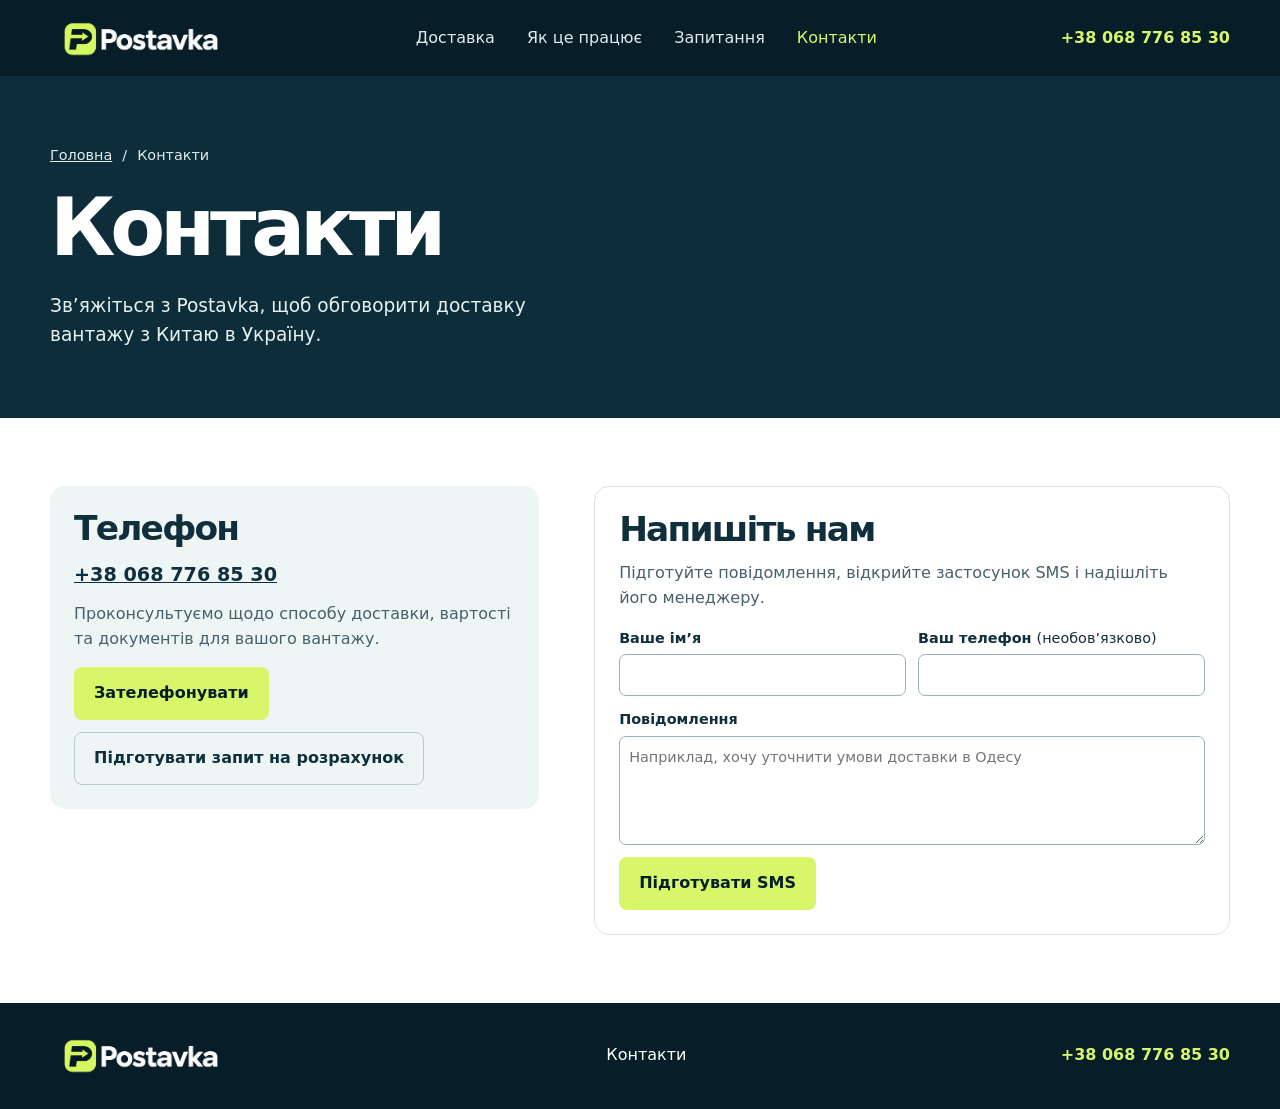
==== kontakti/index.html @ 6ce62f34 "Add files via upload" ====
<!doctype html>
<html lang="uk">
<head>
<meta charset="utf-8">
<meta name="viewport" content="width=device-width, initial-scale=1">
<meta name="description" content="Контакти Postavka. Дізнайтеся вартість доставки товарів з Китаю в Україну або зв’яжіться з менеджером.">
<meta name="theme-color" content="#071e29">
<title>Контакти — Postavka</title>
<link rel="stylesheet" href="../style.css">
<script src="contact.js" defer></script>
</head>
<body class="contacts-page">
<header><div class="wrap header">
<a class="brand" href="../" aria-label="Postavka — головна"><img class="brand-logo" src="../public/postavka-logo.png" alt="Postavka" width="182"></a>
<nav aria-label="Навігація"><a href="../#services">Доставка</a><a href="../#process">Як це працює</a><a href="../#faq">Запитання</a><a href="./" aria-current="page">Контакти</a></nav>
<a class="phone" href="tel:+380687768530">+38 068 776 85 30</a>
</div></header>
<main>
<section class="contacts-hero"><div class="wrap section">
<nav class="breadcrumb" aria-label="Шлях до сторінки"><a href="../">Головна</a><span aria-hidden="true">/</span><span aria-current="page">Контакти</span></nav>
<h1>Контакти</h1>
<p class="intro">Зв’яжіться з Postavka, щоб обговорити доставку вантажу з Китаю в Україну.</p>
</div></section>
<section class="wrap section quote contact-grid" aria-label="Зв’язок із Postavka">
<div class="contact-panel">
<h2>Телефон</h2>
<a class="contact contact-number" href="tel:+380687768530">+38 068 776 85 30</a>
<p>Проконсультуємо щодо способу доставки, вартості та документів для вашого вантажу.</p>
<div class="actions"><a class="button" href="tel:+380687768530">Зателефонувати</a><a class="button outline dark" href="../#quote">Підготувати запит на розрахунок</a></div>
</div>
<form id="contact-form" hidden>
<h2>Напишіть нам</h2>
<p>Підготуйте повідомлення, відкрийте застосунок SMS і надішліть його менеджеру.</p>
<div class="fields">
<label>Ваше ім’я<input name="name" autocomplete="name" required maxlength="80"></label>
<label><span>Ваш телефон <span class="optional">(необов’язково)</span></span><input name="phone" type="tel" autocomplete="tel" maxlength="30"></label>
</div>
<label>Повідомлення<textarea name="message" required rows="4" maxlength="500" placeholder="Наприклад, хочу уточнити умови доставки в Одесу"></textarea></label>
<button class="button" type="submit">Підготувати SMS</button>
<div id="sms-draft" hidden>
<label>Текст повідомлення<textarea id="sms-preview" readonly rows="5"></textarea></label>
<a class="button" id="open-sms" href="sms:+380687768530">Відкрити SMS</a>
</div>
</form>
</section>
</main>
<footer><div class="wrap header"><a class="brand" href="../"><img class="brand-logo" src="../public/postavka-logo.png" alt="Postavka" width="182"></a><a href="./" aria-current="page">Контакти</a><a class="phone" href="tel:+380687768530">+38 068 776 85 30</a></div></footer>
</body>
</html>
---- style.css ----
:root{--navy:#071e29;--deep:#0c2d39;--ink:#102f3c;--lime:#d7f66a;--muted:#47606b;--line:#d8e3e5;--wash:#eef5f5;scroll-behavior:smooth}
*{box-sizing:border-box}
body{margin:0;color:var(--ink);font:1rem/1.55 system-ui,sans-serif}
.wrap{width:min(1180px,calc(100% - 64px));margin-inline:auto}
header,footer{background:var(--navy);color:white}
.header{min-height:76px;display:flex;align-items:center;justify-content:space-between;gap:24px}
a{color:inherit}
.header a,.button{text-decoration:none}
.brand{display:inline-flex;gap:10px;align-items:center;font-size:1.5rem;font-weight:800;letter-spacing:-.04em}
.mark{display:grid;place-items:center;width:34px;height:34px;border-radius:8px;background:var(--lime);color:var(--navy);font-style:italic}
nav{display:flex;gap:32px;color:#e2ebed}
.phone{white-space:nowrap;font-weight:700;color:var(--lime)}
.hero{color:white;background:linear-gradient(90deg,#071e29 0%,#071e29ef 25%,#071e2990 53%,#071e2910 100%),url(port.webp) center 53%/cover,var(--deep)}
.hero-content{padding-block:95px 105px}
.label{color:#37605f;font-size:.875rem;letter-spacing:.11em;font-weight:800;margin:0 0 16px}
.hero .label{color:var(--lime);display:flex;align-items:center;gap:12px}
.hero .label span{width:32px;height:2px;background:currentColor}
h1,h2,h3,p{margin-top:0}
h1{font-size:clamp(2.65rem,6.25vw,5.65rem);line-height:1;letter-spacing:-.065em;margin-bottom:24px}
h1 em{font-style:normal;color:var(--lime)}
.intro{max-width:510px;font-size:1.16rem;color:#e6f1f2;margin-bottom:30px}
.actions{display:flex;gap:12px;flex-wrap:wrap}
.button{display:inline-flex;align-items:center;justify-content:center;padding:13px 19px;border:1px solid transparent;border-radius:8px;background:var(--lime);color:var(--navy);font:inherit;font-weight:800;cursor:pointer}
.button:hover{background:#e7ff9e}
.outline{color:inherit;border-color:#bac9cc;background:transparent}
.outline:hover{background:#ffffff24}
.dark:hover{background:var(--wash)}
.section{padding-block:68px}
h2{font-size:clamp(2rem,4vw,3.5rem);line-height:1.05;letter-spacing:-.052em;margin-bottom:27px}
h3{font-size:1.35rem;line-height:1.2;margin-bottom:12px}
.cards,.steps{display:grid;grid-template-columns:repeat(3,minmax(0,1fr));gap:18px}
article{border:1px solid var(--line);border-radius:15px;padding:25px;display:flex;flex-direction:column;align-items:flex-start}
article p,.steps p,.quote p,.faq p{color:var(--muted)}
article a{margin-top:auto;font-weight:750;text-underline-offset:4px}
.icon{display:grid;place-items:center;background:var(--wash);width:54px;height:54px;border-radius:12px;margin-bottom:21px}
.icon svg{width:30px;height:30px;stroke:var(--ink);stroke-width:1.6;stroke-linecap:round;stroke-linejoin:round;fill:none}
.band{background:var(--wash)}
.steps{padding:0;list-style-position:inside;margin:0}
.steps li{border-top:2px solid #8eb4b4;padding-top:16px}
.steps li::marker{color:#37605f;font-weight:800}
.steps h3{display:inline}
.steps p{margin:9px 0 0}
.quote{display:grid;grid-template-columns:1fr 1.3fr;gap:55px}
.contact{font-size:1.2rem;font-weight:800}
form{border:1px solid var(--line);border-radius:15px;padding:24px}
.fields,.dimensions{display:grid;gap:12px;grid-template-columns:repeat(2,minmax(0,1fr))}
.dimensions{grid-template-columns:repeat(3,minmax(0,1fr))}
label,legend{font-size:.9rem;font-weight:700}
label{display:grid;gap:5px;margin-bottom:12px}
input,select,textarea{width:100%;min-width:0;background:white;border:1px solid #9ab0b7;color:var(--ink);border-radius:7px;padding:9px;font:inherit;font-weight:400}
textarea{resize:vertical}
fieldset{margin:0 0 8px;border:0;padding:0}
output{display:block;font-weight:800;margin-bottom:8px}
#request{margin-top:18px}
#status{margin:10px 0 0}
details{border-bottom:1px solid #bdd1d3;padding:14px 0}
summary{font-weight:750;cursor:pointer}
details p{margin:8px 0 0}
footer{padding-block:15px}
:focus-visible{outline:3px solid #388987;outline-offset:4px}
@media(max-width:760px){.wrap{width:calc(100% - 34px)}.header{flex-wrap:wrap;gap:10px;padding-block:12px}.header nav{width:100%;order:3;gap:18px;font-size:.9rem}.hero-content{padding-block:66px}.hero{background-position:center,66% center}.cards,.steps,.quote{grid-template-columns:1fr;gap:14px}.section{padding-block:45px}.quote{gap:23px}}
@media(max-width:390px){.fields{grid-template-columns:1fr}form{padding:14px}}

.header nav a[aria-current="page"]{color:var(--lime)}
.contacts-page{min-height:100vh;display:flex;flex-direction:column}
.contacts-page main{flex:1}
.contacts-hero{background:var(--deep);color:white}
.contacts-hero .intro{margin-bottom:0}
.breadcrumb{display:flex;gap:10px;margin-bottom:22px;font-size:.9rem}
.contact-grid{align-items:start}
.contact-panel{background:var(--wash);border-radius:15px;padding:24px}
.contact-grid h2{font-size:clamp(1.55rem,3vw,2.15rem);margin-bottom:14px}
.contact-number{display:inline-block;margin-bottom:12px}
.optional{font-weight:400}
#sms-draft{margin-top:18px}
@media(max-width:760px){.header nav{flex-wrap:wrap;column-gap:14px;row-gap:6px}}

.brand:has(.brand-logo){height:44px;overflow:hidden}
.brand-logo{display:block;width:182px;height:auto;flex:none}
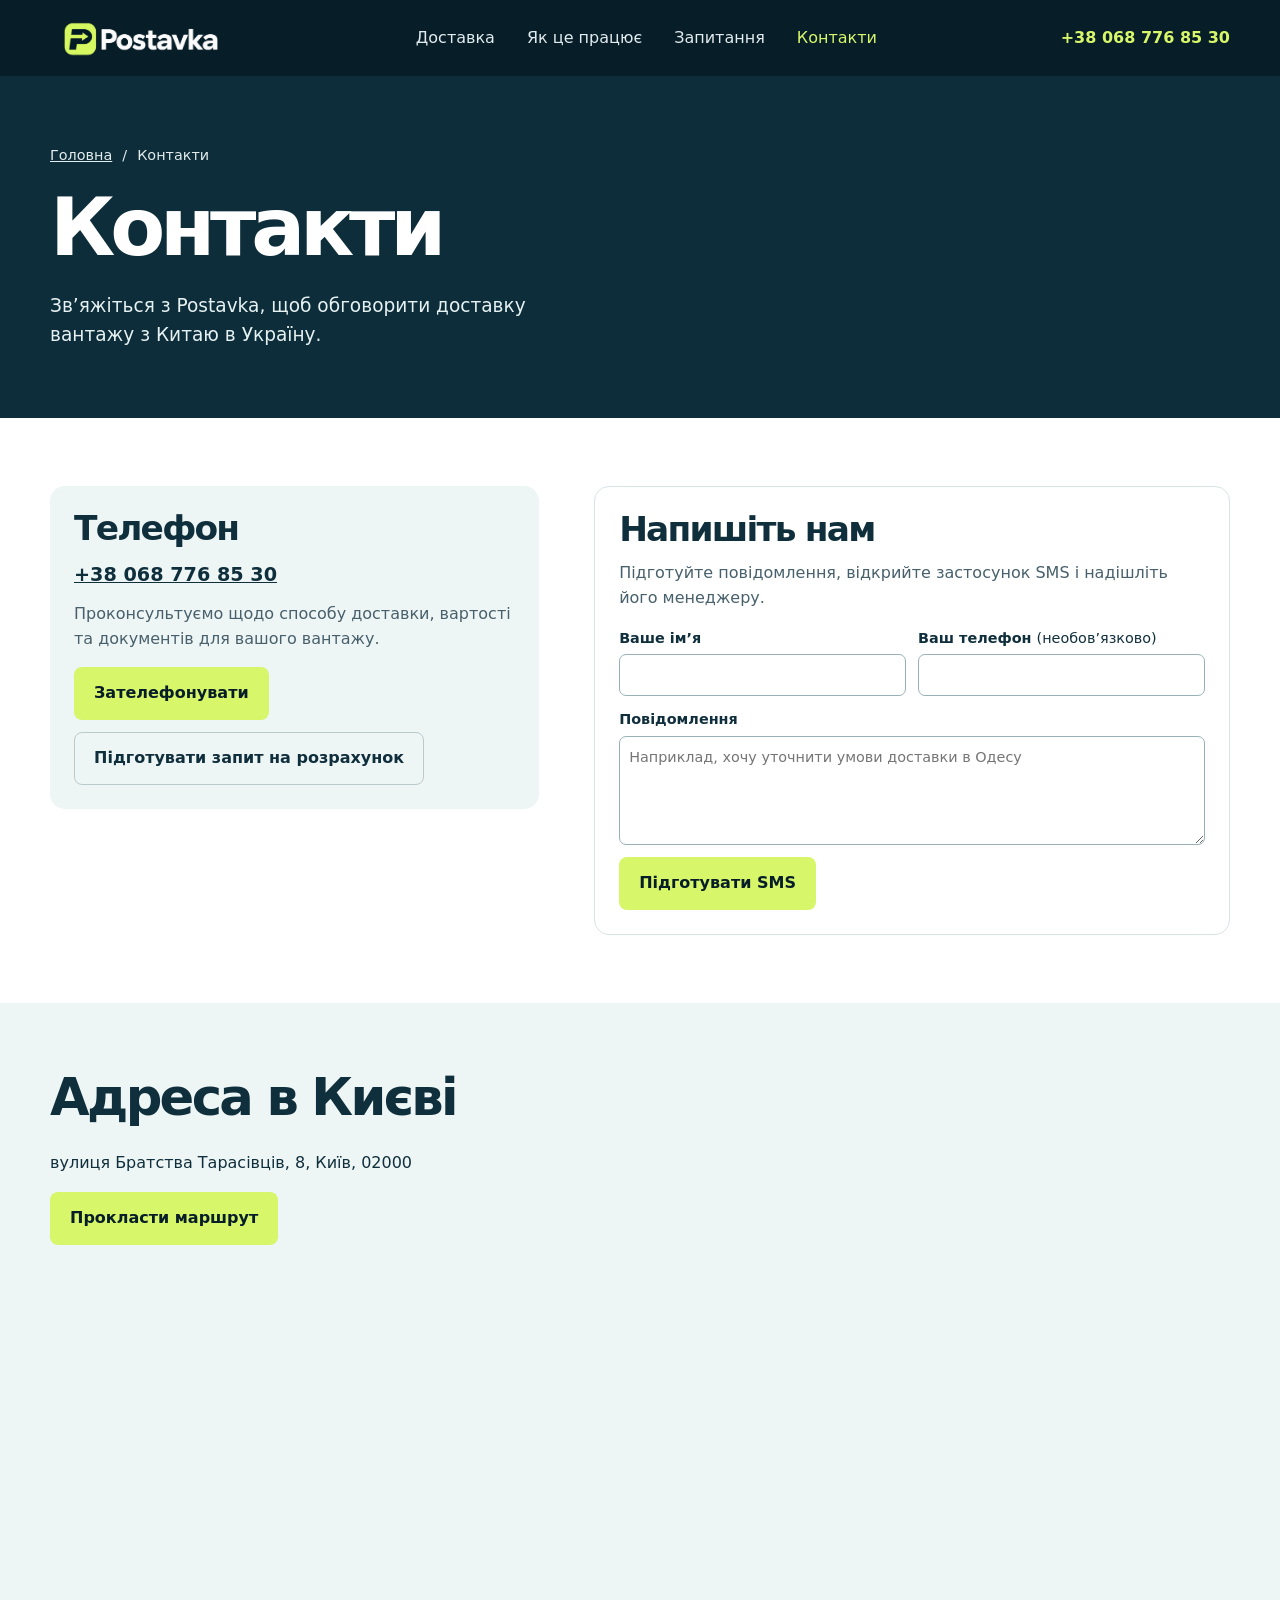
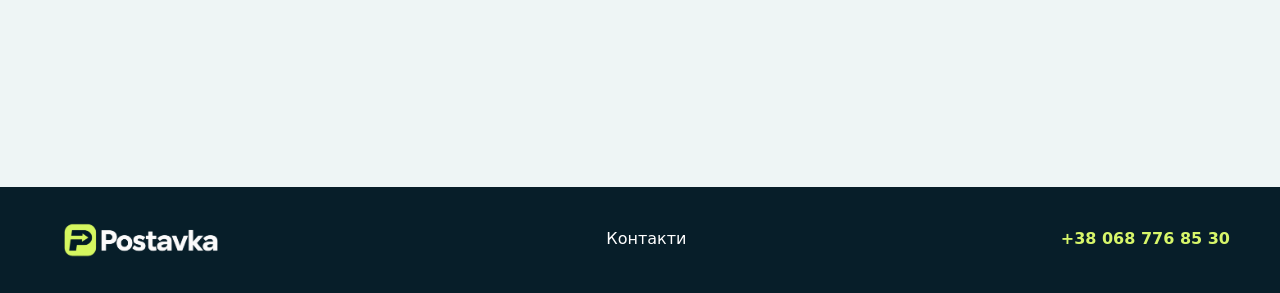
==== commit 831937bd: "Add office address and Google Maps embed" ====
--- a/kontakti/index.html
+++ b/kontakti/index.html
@@ -43,6 +43,19 @@
 </div>
 </form>
 </section>
+<section class="band" aria-labelledby="office-title">
+<div class="wrap section">
+<h2 id="office-title">Адреса в Києві</h2>
+<address style="font-style: normal; margin-bottom: 16px;">вулиця Братства Тарасівців, 8, Київ, 02000</address>
+<a class="button" href="https://www.google.com/maps/dir/?api=1&amp;destination=%D0%B2%D1%83%D0%BB%D0%B8%D1%86%D1%8F+%D0%91%D1%80%D0%B0%D1%82%D1%81%D1%82%D0%B2%D0%B0+%D0%A2%D0%B0%D1%80%D0%B0%D1%81%D1%96%D0%B2%D1%86%D1%96%D0%B2%2C+8%2C+%D0%9A%D0%B8%D1%97%D0%B2%2C+02000">Прокласти маршрут</a>
+<iframe
+  title="Адреса Postavka на Google Maps"
+  src="https://www.google.com/maps/embed?pb=!1m18!1m12!1m3!1d2542.9131157210345!2d30.653967800000004!3d50.405456799999996!2m3!1f0!2f0!3f0!3m2!1i1024!2i768!4f13.1!3m3!1m2!1s0x40d4c4f8bf3c2003%3A0x9a8765ece6e8954b!2z0LLRg9C70LjRhtGPINCR0YDQsNGC0YHRgtCy0LAg0YLQsNGA0LDRgdGW0LLRhtGW0LIsIDgsINCa0LjRl9CyLCAwMjAwMA!5e0!3m2!1sru!2sua!4v1795100393970!5m2!1sru!2sua"
+  width="600" height="450"
+  style="display: block; width: 100%; height: clamp(280px, 52vw, 450px); border: 0; border-radius: 15px; margin-top: 24px;"
+  allowfullscreen loading="lazy" referrerpolicy="strict-origin-when-cross-origin"></iframe>
+</div>
+</section>
 </main>
 <footer><div class="wrap header"><a class="brand" href="../"><img class="brand-logo" src="../public/postavka-logo.png" alt="Postavka" width="182"></a><a href="./" aria-current="page">Контакти</a><a class="phone" href="tel:+380687768530">+38 068 776 85 30</a></div></footer>
 </body>
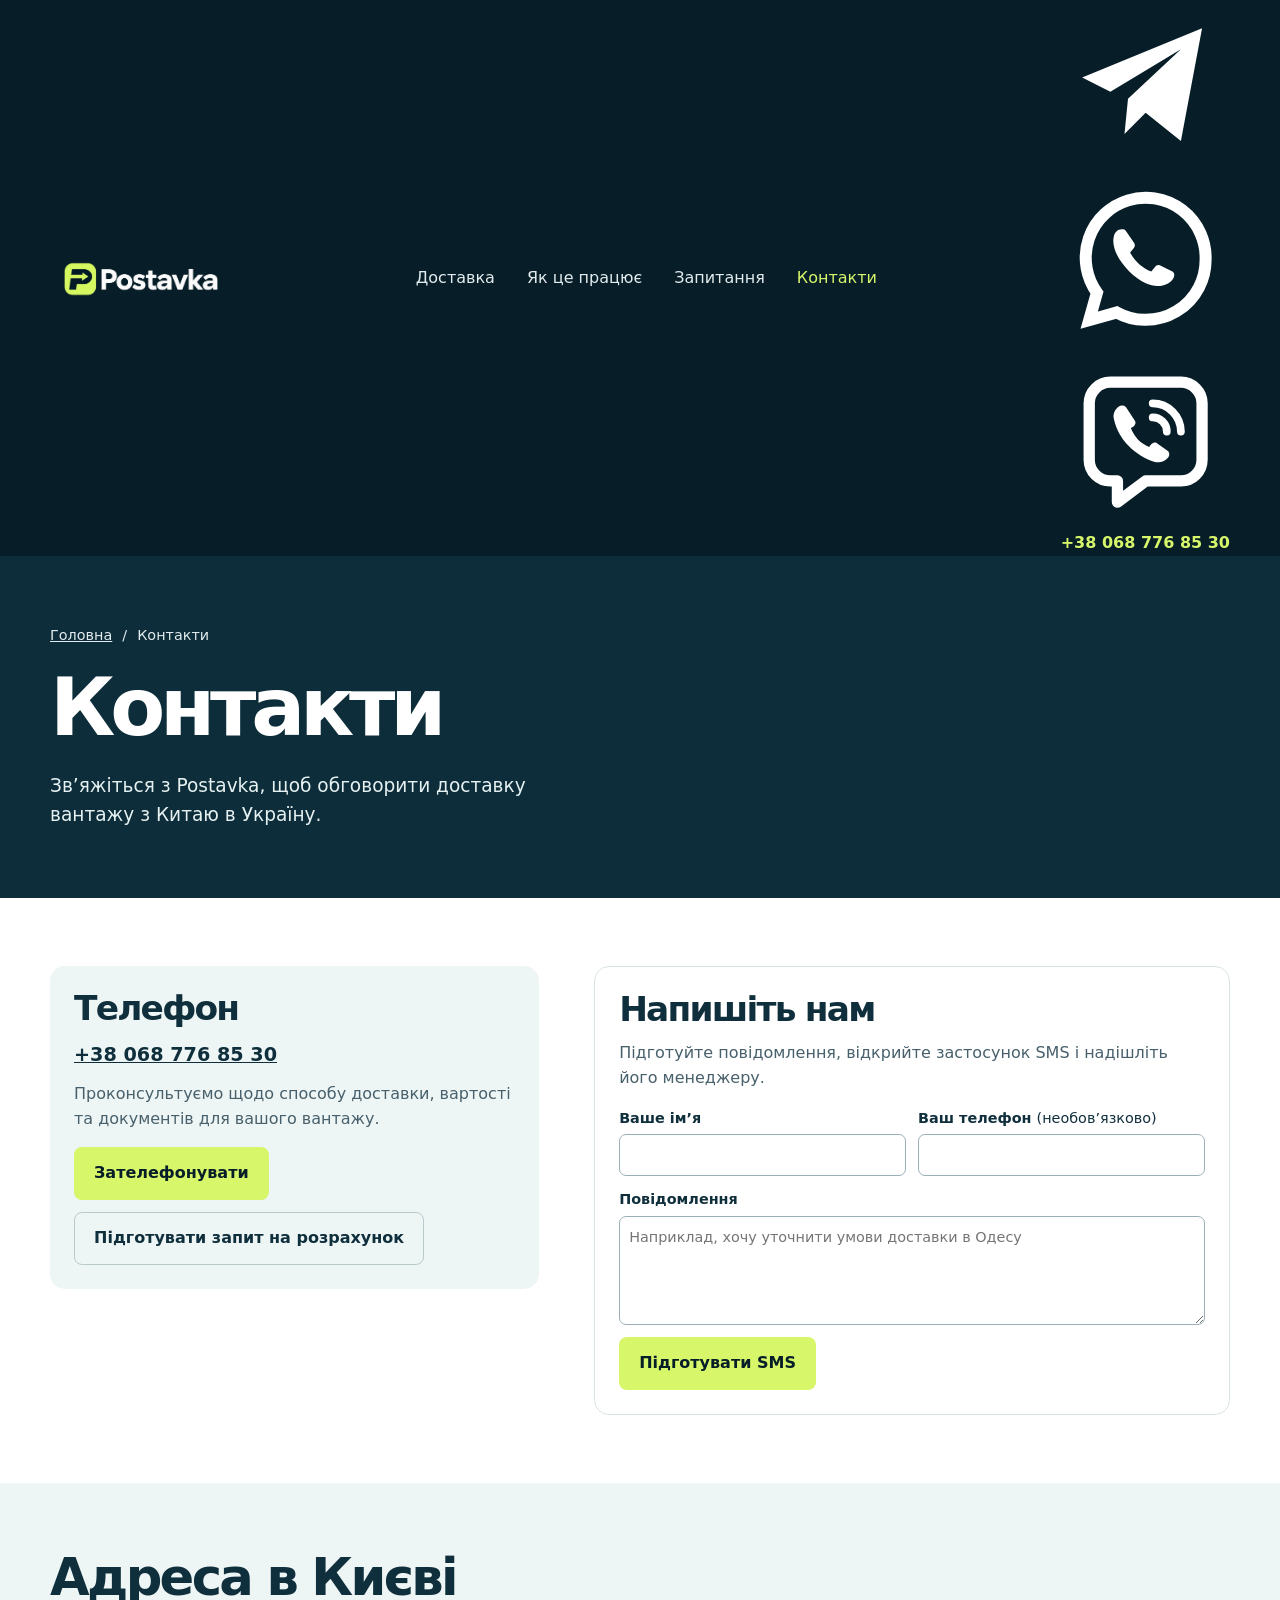
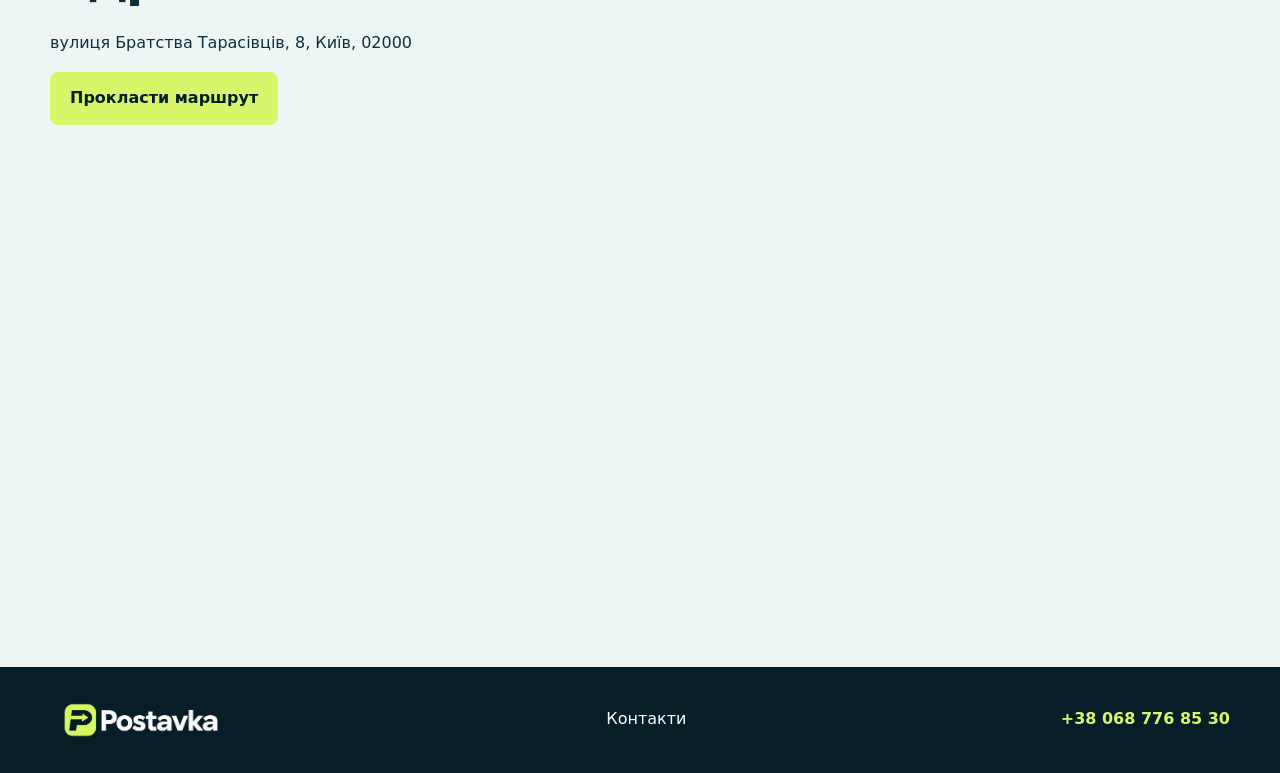
==== commit 2767de41: "Add files via upload" ====
--- a/kontakti/index.html
+++ b/kontakti/index.html
@@ -13,7 +13,20 @@
 <header><div class="wrap header">
 <a class="brand" href="../" aria-label="Postavka — головна"><img class="brand-logo" src="../public/postavka-logo.png" alt="Postavka" width="182"></a>
 <nav aria-label="Навігація"><a href="../#services">Доставка</a><a href="../#process">Як це працює</a><a href="../#faq">Запитання</a><a href="./" aria-current="page">Контакти</a></nav>
+<div class="header-contacts">
+<div class="messengers" role="group" aria-label="Месенджери">
+<a class="messenger telegram" href="https://t.me/+380687768530" aria-label="Написати в Telegram" title="Telegram">
+<svg viewBox="0 0 24 24" aria-hidden="true"><path fill="currentColor" d="m3 11 17-7-3 16-5-4-3 3 .5-5L17 7 7 13z"/></svg>
+</a>
+<a class="messenger whatsapp" href="https://wa.me/380687768530" aria-label="Написати у WhatsApp" title="WhatsApp">
+<svg viewBox="0 0 24 24" aria-hidden="true"><path fill="none" stroke="currentColor" stroke-width="1.7" d="M20.5 11.7a8.5 8.5 0 0 1-12.6 7.5L4 20.3l1.1-3.9a8.5 8.5 0 1 1 15.4-4.7Z"/><path fill="currentColor" d="M9.3 7.8c-.2-.4-.4-.4-.7-.4-.5 0-1 .4-1.1 1-.6 2.2 2 5.5 4.6 6.7 1.5.7 3.4.3 3.9-.9.1-.3.1-.6-.2-.8l-1.8-.9c-.3-.1-.5 0-.7.3l-.5.6c-1.3-.5-2.4-1.5-3-2.7l.5-.6c.2-.2.2-.5.1-.7Z"/></svg>
+</a>
+<a class="messenger viber" href="viber://chat?number=%2B380687768530" aria-label="Написати у Viber" title="Viber">
+<svg viewBox="0 0 24 24" aria-hidden="true"><path fill="none" stroke="currentColor" stroke-width="1.6" stroke-linejoin="round" d="M4 7a3 3 0 0 1 3-3h10a3 3 0 0 1 3 3v8a3 3 0 0 1-3 3h-5l-4 3v-3H7a3 3 0 0 1-3-3z"/><path fill="currentColor" d="M9.2 7.5c-.9-.7-2 .7-1.7 1.7.6 2.9 3 5.2 5.8 6.1 1.2.3 2.5-.7 1.9-1.5l-1.7-1.2c-.4-.2-.8.2-1 .6-1.2-.5-2.1-1.4-2.6-2.7.5-.2.8-.6.6-1z"/><path fill="none" stroke="currentColor" stroke-width="1.1" stroke-linecap="round" d="M13 7a4 4 0 0 1 4 4m-4-2a2 2 0 0 1 2 2"/></svg>
+</a>
+</div>
 <a class="phone" href="tel:+380687768530">+38 068 776 85 30</a>
+</div>
 </div></header>
 <main>
 <section class="contacts-hero"><div class="wrap section">
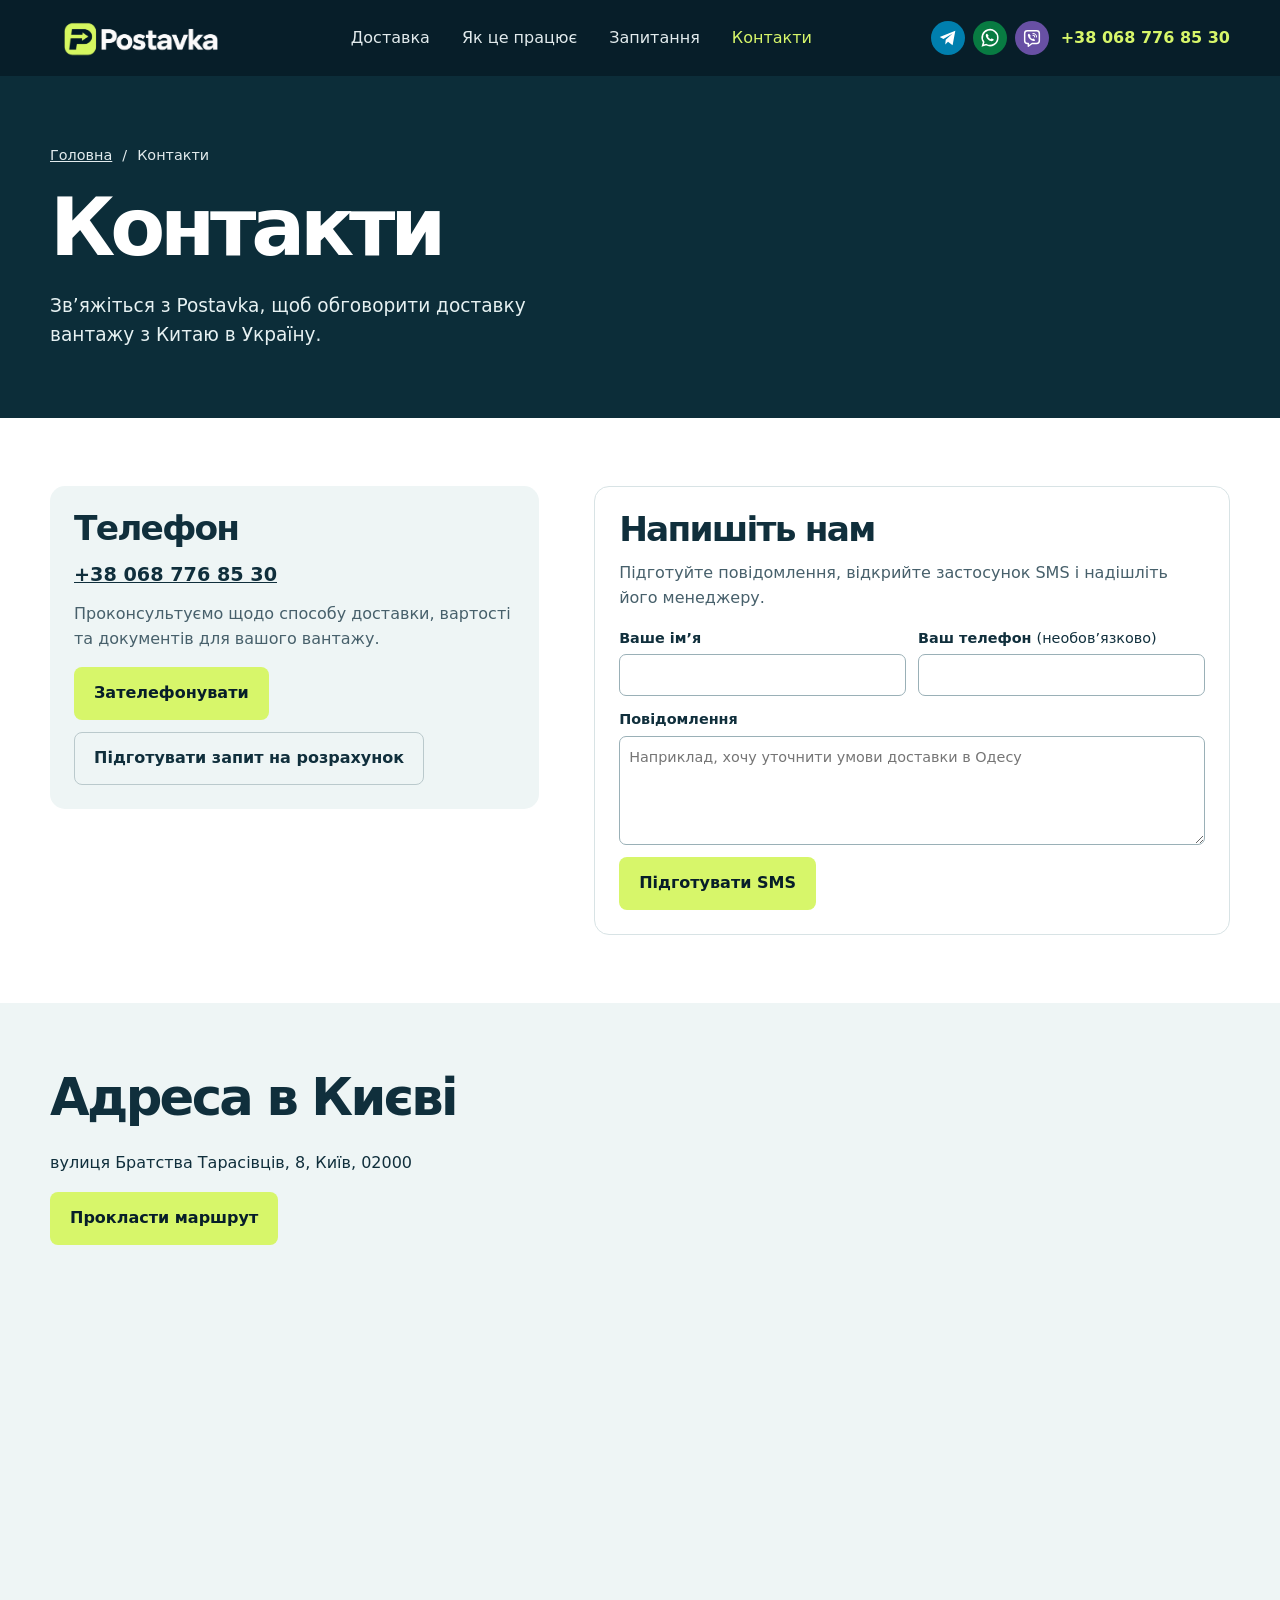
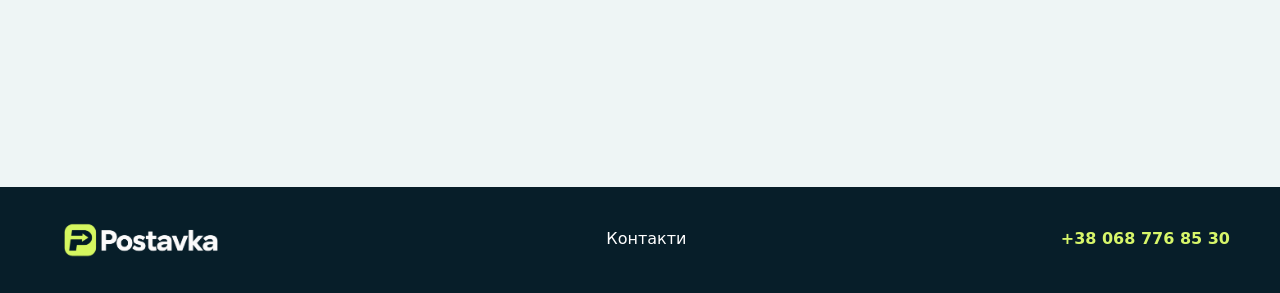
==== commit 0268d24c: "Add files via upload" ====
--- a/kontakti/index.html
+++ b/kontakti/index.html
@@ -8,6 +8,7 @@
 <title>Контакти — Postavka</title>
 <link rel="stylesheet" href="../style.css">
 <script src="contact.js" defer></script>
+<link rel="icon" type="image/png" href="../public/favicon.png">
 </head>
 <body class="contacts-page">
 <header><div class="wrap header">
--- a/style.css
+++ b/style.css
@@ -77,3 +77,13 @@
 
 .brand:has(.brand-logo){height:44px;overflow:hidden}
 .brand-logo{display:block;width:182px;height:auto;flex:none}
+
+.header-contacts,.messengers{display:flex;align-items:center;gap:8px}
+.header-contacts{gap:12px}
+.messenger{display:grid;place-items:center;width:34px;height:34px;border-radius:50%;color:#fff}
+.messenger svg{width:22px;height:22px}
+.telegram{background:#007fae}
+.whatsapp{background:#087b42}
+.viber{background:#6850a4}
+.messenger:hover,.messenger:focus-visible{outline:2px solid var(--lime);outline-offset:2px}
+@media(max-width:760px){.header-contacts{flex-wrap:wrap}}
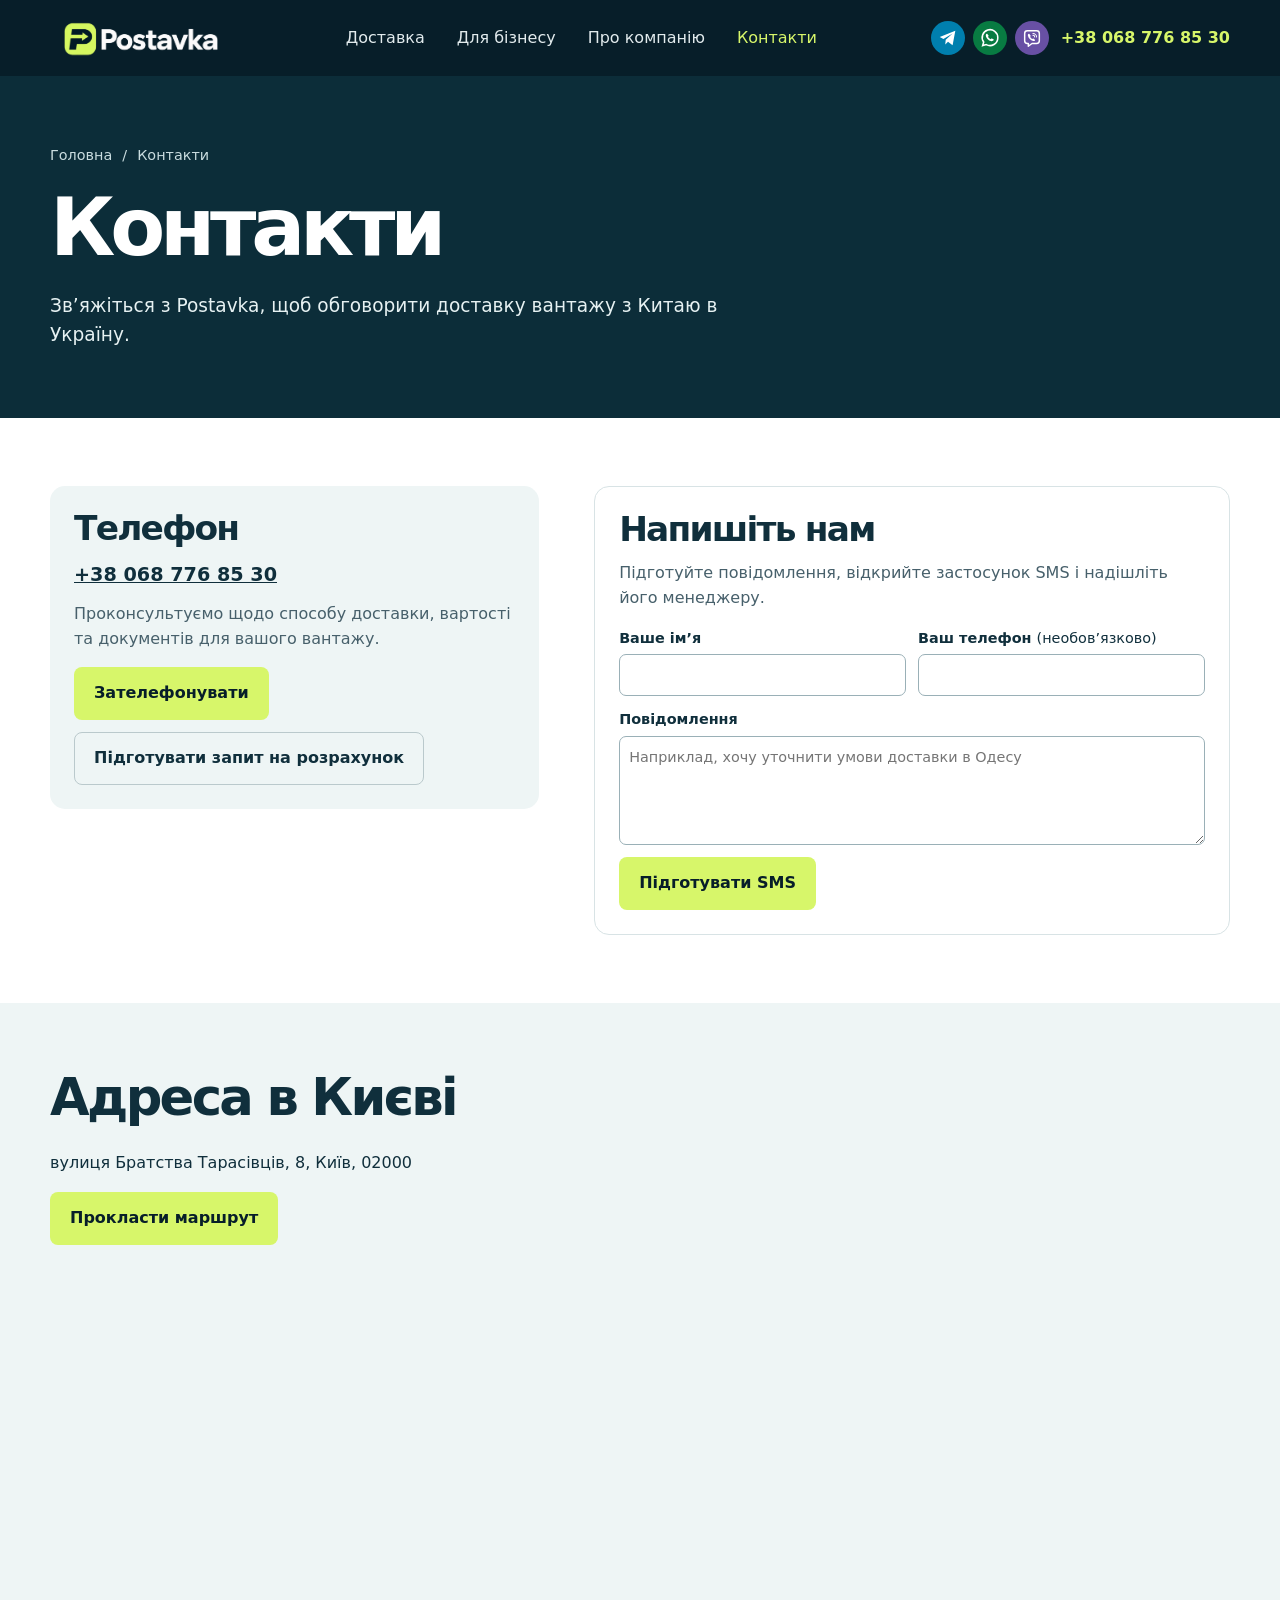
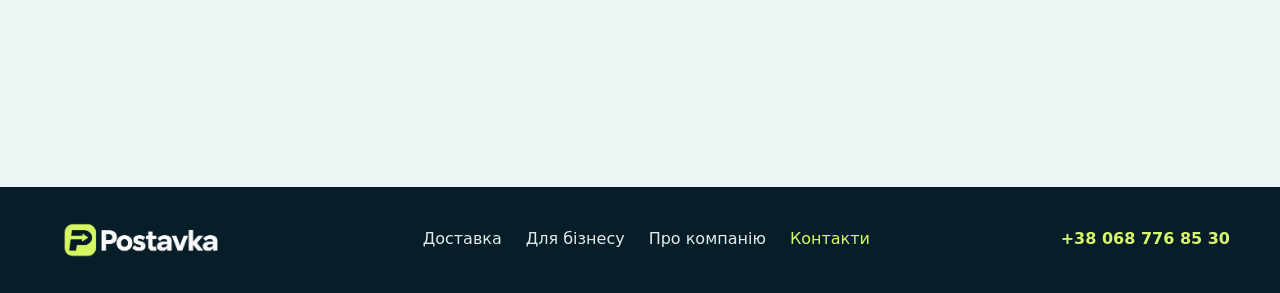
==== commit 75239d41: "Add files via upload" ====
--- a/kontakti/index.html
+++ b/kontakti/index.html
@@ -13,7 +13,7 @@
 <body class="contacts-page">
 <header><div class="wrap header">
 <a class="brand" href="../" aria-label="Postavka — головна"><img class="brand-logo" src="../public/postavka-logo.png" alt="Postavka" width="182"></a>
-<nav aria-label="Навігація"><a href="../#services">Доставка</a><a href="../#process">Як це працює</a><a href="../#faq">Запитання</a><a href="./" aria-current="page">Контакти</a></nav>
+<nav aria-label="Навігація"><a href="../dostavka/">Доставка</a><a href="../zakupivli/">Для бізнесу</a><a href="../pro-kompaniyu/">Про компанію</a><a href="./" aria-current="page">Контакти</a></nav>
 <div class="header-contacts">
 <div class="messengers" role="group" aria-label="Месенджери">
 <a class="messenger telegram" href="https://t.me/+380687768530" aria-label="Написати в Telegram" title="Telegram">
@@ -67,10 +67,10 @@
   src="https://www.google.com/maps/embed?pb=!1m18!1m12!1m3!1d2542.9131157210345!2d30.653967800000004!3d50.405456799999996!2m3!1f0!2f0!3f0!3m2!1i1024!2i768!4f13.1!3m3!1m2!1s0x40d4c4f8bf3c2003%3A0x9a8765ece6e8954b!2z0LLRg9C70LjRhtGPINCR0YDQsNGC0YHRgtCy0LAg0YLQsNGA0LDRgdGW0LLRhtGW0LIsIDgsINCa0LjRl9CyLCAwMjAwMA!5e0!3m2!1sru!2sua!4v1795100393970!5m2!1sru!2sua"
   width="600" height="450"
   style="display: block; width: 100%; height: clamp(280px, 52vw, 450px); border: 0; border-radius: 15px; margin-top: 24px;"
-  allowfullscreen loading="lazy" referrerpolicy="strict-origin-when-cross-origin"></iframe>
+  allowfullscreen referrerpolicy="no-referrer-when-downgrade"></iframe>
 </div>
 </section>
 </main>
-<footer><div class="wrap header"><a class="brand" href="../"><img class="brand-logo" src="../public/postavka-logo.png" alt="Postavka" width="182"></a><a href="./" aria-current="page">Контакти</a><a class="phone" href="tel:+380687768530">+38 068 776 85 30</a></div></footer>
+<footer><div class="wrap header"><a class="brand" href="../"><img class="brand-logo" src="../public/postavka-logo.png" alt="Postavka" width="182"></a><div class="footer-nav"><a href="../dostavka/">Доставка</a><a href="../zakupivli/">Для бізнесу</a><a href="../pro-kompaniyu/">Про компанію</a><a href="./" aria-current="page">Контакти</a></div><a class="phone" href="tel:+380687768530">+38 068 776 85 30</a></div></footer>
 </body>
 </html>
--- a/style.css
+++ b/style.css
@@ -9,6 +9,7 @@
 .brand{display:inline-flex;gap:10px;align-items:center;font-size:1.5rem;font-weight:800;letter-spacing:-.04em}
 .mark{display:grid;place-items:center;width:34px;height:34px;border-radius:8px;background:var(--lime);color:var(--navy);font-style:italic}
 nav{display:flex;gap:32px;color:#e2ebed}
+nav a{white-space:nowrap}
 .phone{white-space:nowrap;font-weight:700;color:var(--lime)}
 .hero{color:white;background:linear-gradient(90deg,#071e29 0%,#071e29ef 25%,#071e2990 53%,#071e2910 100%),url(port.webp) center 53%/cover,var(--deep)}
 .hero-content{padding-block:95px 105px}
@@ -16,6 +17,7 @@
 .hero .label{color:var(--lime);display:flex;align-items:center;gap:12px}
 .hero .label span{width:32px;height:2px;background:currentColor}
 h1,h2,h3,p{margin-top:0}
+h1,h2,h3{text-wrap:balance}
 h1{font-size:clamp(2.65rem,6.25vw,5.65rem);line-height:1;letter-spacing:-.065em;margin-bottom:24px}
 h1 em{font-style:normal;color:var(--lime)}
 .intro{max-width:510px;font-size:1.16rem;color:#e6f1f2;margin-bottom:30px}
@@ -29,8 +31,9 @@
 h2{font-size:clamp(2rem,4vw,3.5rem);line-height:1.05;letter-spacing:-.052em;margin-bottom:27px}
 h3{font-size:1.35rem;line-height:1.2;margin-bottom:12px}
 .cards,.steps{display:grid;grid-template-columns:repeat(3,minmax(0,1fr));gap:18px}
-article{border:1px solid var(--line);border-radius:15px;padding:25px;display:flex;flex-direction:column;align-items:flex-start}
-article p,.steps p,.quote p,.faq p{color:var(--muted)}
+.cards-2{display:grid;grid-template-columns:repeat(2,minmax(0,1fr));gap:18px}
+article{border:1px solid var(--line);border-radius:15px;padding:25px;display:flex;flex-direction:column;align-items:flex-start;background:white}
+article p,.steps p,.quote p,.faq p,.prose p{color:var(--muted)}
 article a{margin-top:auto;font-weight:750;text-underline-offset:4px}
 .icon{display:grid;place-items:center;background:var(--wash);width:54px;height:54px;border-radius:12px;margin-bottom:21px}
 .icon svg{width:30px;height:30px;stroke:var(--ink);stroke-width:1.6;stroke-linecap:round;stroke-linejoin:round;fill:none}
@@ -40,7 +43,8 @@
 .steps li::marker{color:#37605f;font-weight:800}
 .steps h3{display:inline}
 .steps p{margin:9px 0 0}
-.quote{display:grid;grid-template-columns:1fr 1.3fr;gap:55px}
+.quote,.split{display:grid;grid-template-columns:1fr 1.3fr;gap:55px;align-items:start}
+.split{grid-template-columns:1fr 1.15fr}
 .contact{font-size:1.2rem;font-weight:800}
 form{border:1px solid var(--line);border-radius:15px;padding:24px}
 .fields,.dimensions{display:grid;gap:12px;grid-template-columns:repeat(2,minmax(0,1fr))}
@@ -57,27 +61,46 @@
 summary{font-weight:750;cursor:pointer}
 details p{margin:8px 0 0}
 footer{padding-block:15px}
+.footer-nav{display:flex;gap:24px;flex-wrap:wrap;color:#e2ebed}
+.footer-nav a[aria-current="page"]{color:var(--lime)}
 :focus-visible{outline:3px solid #388987;outline-offset:4px}
-@media(max-width:760px){.wrap{width:calc(100% - 34px)}.header{flex-wrap:wrap;gap:10px;padding-block:12px}.header nav{width:100%;order:3;gap:18px;font-size:.9rem}.hero-content{padding-block:66px}.hero{background-position:center,66% center}.cards,.steps,.quote{grid-template-columns:1fr;gap:14px}.section{padding-block:45px}.quote{gap:23px}}
-@media(max-width:390px){.fields{grid-template-columns:1fr}form{padding:14px}}
 
 .header nav a[aria-current="page"]{color:var(--lime)}
-.contacts-page{min-height:100vh;display:flex;flex-direction:column}
-.contacts-page main{flex:1}
-.contacts-hero{background:var(--deep);color:white}
-.contacts-hero .intro{margin-bottom:0}
-.breadcrumb{display:flex;gap:10px;margin-bottom:22px;font-size:.9rem}
+.contacts-page,.subpage{min-height:100vh;display:flex;flex-direction:column}
+.contacts-page main,.subpage main{flex:1}
+.contacts-hero,.subpage-hero{background:var(--deep);color:white}
+.contacts-hero .intro,.subpage-hero .intro{margin-bottom:0;max-width:62ch}
+.subpage-hero h1{font-size:clamp(2.35rem,5vw,4.25rem)}
+.breadcrumb{display:flex;gap:10px;margin-bottom:22px;font-size:.9rem;color:#c9dcdf;flex-wrap:wrap}
+.breadcrumb a{text-decoration:none}
+.breadcrumb a:hover{text-decoration:underline}
 .contact-grid{align-items:start}
 .contact-panel{background:var(--wash);border-radius:15px;padding:24px}
 .contact-grid h2{font-size:clamp(1.55rem,3vw,2.15rem);margin-bottom:14px}
 .contact-number{display:inline-block;margin-bottom:12px}
 .optional{font-weight:400}
 #sms-draft{margin-top:18px}
-@media(max-width:760px){.header nav{flex-wrap:wrap;column-gap:14px;row-gap:6px}}
+
+.lead{font-size:1.14rem;line-height:1.6;color:var(--ink);max-width:62ch;margin-bottom:18px}
+.prose{max-width:65ch}
+.guarantees{list-style:none;padding:0;margin:0;display:grid;gap:14px}
+.guarantees li{border:1px solid var(--line);border-radius:12px;padding:18px 20px;background:white;display:grid;grid-template-columns:auto 1fr;gap:14px;align-items:start}
+.guarantees .num{font-weight:800;color:#37605f;font-variant-numeric:tabular-nums;line-height:1.4}
+.guarantees strong{display:block;margin-bottom:4px}
+.guarantees p{margin:0;color:var(--muted)}
+.checklist{list-style:none;padding:0;margin:0 0 22px;display:grid;gap:8px;color:var(--muted)}
+.checklist li{padding-left:16px;position:relative}
+.checklist li::before{content:"";position:absolute;left:0;top:.68em;width:6px;height:2px;background:#37605f}
+.cta-box{background:var(--deep);color:white;border-radius:15px;padding:36px;display:flex;align-items:center;justify-content:space-between;gap:28px;flex-wrap:wrap}
+.cta-box h2{font-size:clamp(1.6rem,3vw,2.35rem);margin-bottom:10px}
+.cta-box p{color:#d5e5e7;margin-bottom:0;max-width:54ch}
+.editorial-panel{border:1px solid var(--line);border-radius:15px;padding:28px;background:var(--wash)}
+.editorial-panel p:last-child{margin-bottom:0}
+.role-meta{font-size:.875rem;color:#37605f;font-weight:700;margin-bottom:10px}
+.quote-text{font-style:italic;color:var(--ink);margin-top:auto;padding-top:12px;border-top:1px solid var(--line)}
 
 .brand:has(.brand-logo){height:44px;overflow:hidden}
 .brand-logo{display:block;width:182px;height:auto;flex:none}
-
 .header-contacts,.messengers{display:flex;align-items:center;gap:8px}
 .header-contacts{gap:12px}
 .messenger{display:grid;place-items:center;width:34px;height:34px;border-radius:50%;color:#fff}
@@ -86,4 +109,17 @@
 .whatsapp{background:#087b42}
 .viber{background:#6850a4}
 .messenger:hover,.messenger:focus-visible{outline:2px solid var(--lime);outline-offset:2px}
-@media(max-width:760px){.header-contacts{flex-wrap:wrap}}
+
+@media(max-width:760px){
+  .wrap{width:calc(100% - 34px)}
+  .header{flex-wrap:wrap;gap:10px;padding-block:12px}
+  .header-contacts{flex-wrap:wrap}
+  .header nav{width:100%;order:3;gap:18px;font-size:.9rem;flex-wrap:wrap;column-gap:14px;row-gap:6px}
+  .hero-content{padding-block:66px}
+  .hero{background-position:center,66% center}
+  .cards,.cards-2,.steps,.quote,.split{grid-template-columns:1fr;gap:14px}
+  .section{padding-block:45px}
+  .quote,.split{gap:23px}
+  .cta-box{padding:24px}
+}
+@media(max-width:390px){.fields{grid-template-columns:1fr}form{padding:14px}}
